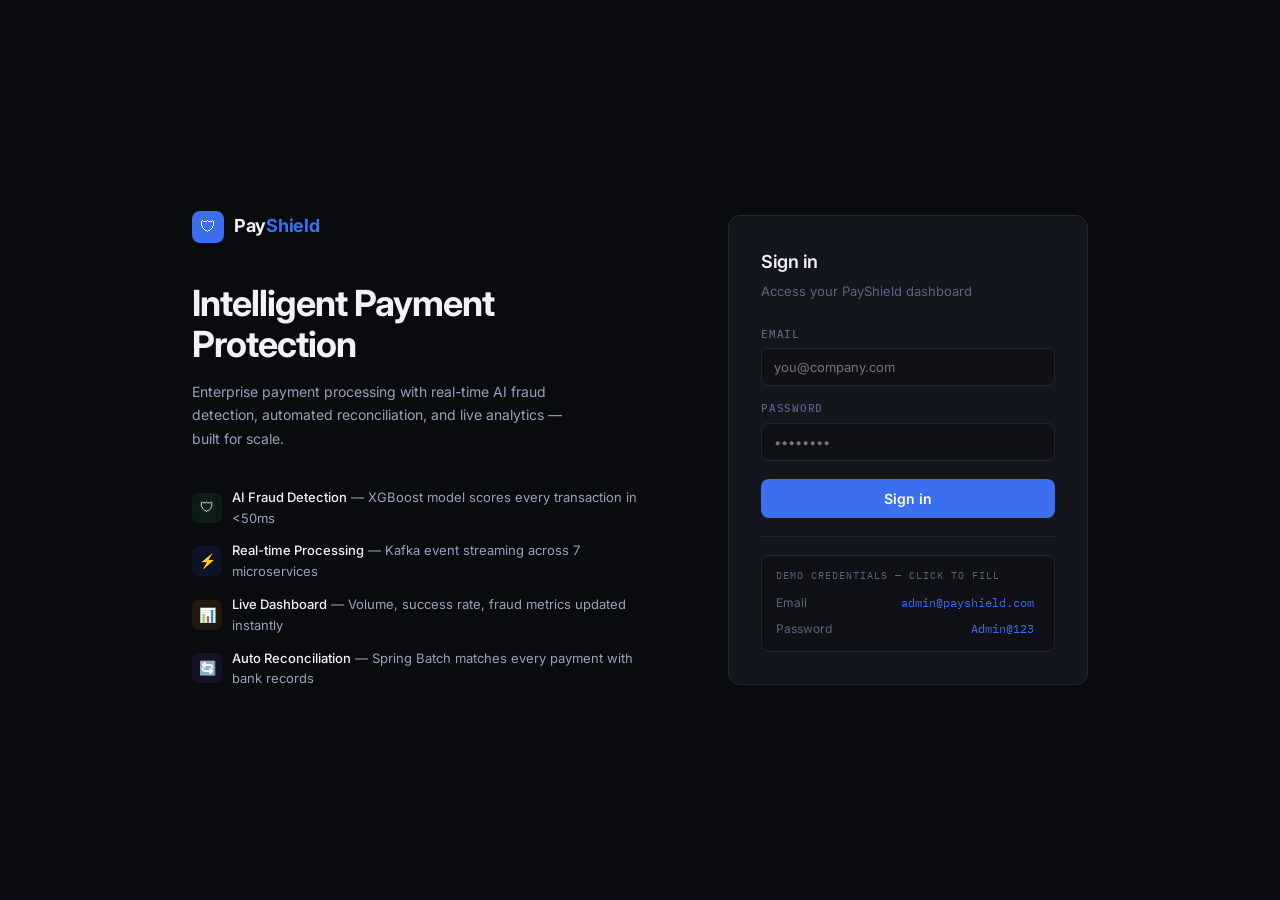
==== frontend/index.html @ 6f6f8b9b "Initial commit - PayShield Intelligent Payment Protection Platform" ====
<!DOCTYPE html>
<html lang="en">
<head>
  <meta charset="UTF-8"/>
  <meta name="viewport" content="width=device-width, initial-scale=1.0"/>
  <title>PayShield — Sign In</title>
  <link rel="stylesheet" href="css/global.css"/>
  <style>
    body { display: flex; align-items: center; justify-content: center; min-height: 100vh; background: var(--bg); }

    .page { display: flex; width: 100%; max-width: 960px; padding: 32px; gap: 64px; align-items: center; }

    /* Left */
    .left { flex: 1; }

    .brand { display: flex; align-items: center; gap: 10px; margin-bottom: 40px; }
    .brand-mark { width: 32px; height: 32px; background: var(--accent); border-radius: 8px; display: flex; align-items: center; justify-content: center; font-size: 16px; }
    .brand-name { font-size: 18px; font-weight: 700; letter-spacing: -0.3px; }
    .brand-name span { color: var(--accent); }

    .left h1 { font-size: 36px; font-weight: 700; letter-spacing: -1px; line-height: 1.15; margin-bottom: 14px; color: var(--text); }
    .left p { font-size: 14px; color: var(--text2); line-height: 1.7; margin-bottom: 36px; max-width: 380px; }

    .feat-list { display: flex; flex-direction: column; gap: 12px; }
    .feat { display: flex; align-items: center; gap: 10px; }
    .feat-icon { width: 30px; height: 30px; border-radius: 7px; display: flex; align-items: center; justify-content: center; font-size: 14px; flex-shrink: 0; }
    .feat-icon.g  { background: rgba(34,197,94,.1); }
    .feat-icon.b  { background: rgba(59,111,240,.1); }
    .feat-icon.a  { background: rgba(245,158,11,.1); }
    .feat-icon.p  { background: rgba(139,92,246,.1); }
    .feat-text    { font-size: 13px; color: var(--text2); }
    .feat-text strong { color: var(--text); font-weight: 500; }

    /* Right — login card */
    .card-login {
      width: 360px;
      background: var(--surface);
      border: 1px solid var(--border);
      border-radius: 12px;
      padding: 32px;
      flex-shrink: 0;
    }

    .card-login h2 { font-size: 18px; font-weight: 600; letter-spacing: -0.3px; margin-bottom: 4px; }
    .card-login .sub { font-size: 13px; color: var(--text3); margin-bottom: 24px; }

    .field { margin-bottom: 14px; }
    .field label { display: block; font-size: 11px; font-weight: 500; color: var(--text3); text-transform: uppercase; letter-spacing: 0.07em; font-family: var(--mono); margin-bottom: 5px; }
    .field input { background: var(--bg2); border: 1px solid var(--border); border-radius: 7px; padding: 10px 12px; width: 100%; color: var(--text); font-size: 13px; font-family: var(--font); outline: none; transition: border-color .12s; }
    .field input:focus { border-color: var(--accent); }

    .btn-login { width: 100%; justify-content: center; padding: 11px; font-size: 14px; font-weight: 600; border-radius: 8px; margin-top: 4px; }

    .err { background: rgba(239,68,68,.08); border: 1px solid rgba(239,68,68,.2); border-radius: 7px; padding: 9px 12px; font-size: 12px; color: var(--red); margin-top: 10px; }

    .divider { border: none; border-top: 1px solid var(--border); margin: 18px 0; }

    .demo-box { background: var(--bg2); border: 1px solid var(--border); border-radius: 8px; padding: 12px 14px; }
    .demo-label { font-size: 10px; font-family: var(--mono); color: var(--text3); text-transform: uppercase; letter-spacing: 0.1em; margin-bottom: 8px; }
    .demo-row { display: flex; justify-content: space-between; align-items: center; margin-bottom: 5px; }
    .demo-row:last-child { margin-bottom: 0; }
    .demo-key { font-size: 12px; color: var(--text3); }
    .demo-val { font-size: 12px; font-family: var(--mono); color: var(--accent); cursor: pointer; padding: 1px 6px; border-radius: 4px; transition: background .1s; }
    .demo-val:hover { background: rgba(59,111,240,.1); }

    .spinner { width: 14px; height: 14px; border: 2px solid rgba(255,255,255,.25); border-top-color: #fff; border-radius: 50%; animation: spin .6s linear infinite; }
    @keyframes spin { to { transform: rotate(360deg); } }
  </style>
</head>
<body>
<div class="page">

  <!-- Left -->
  <div class="left">
    <div class="brand">
      <div class="brand-mark">🛡</div>
      <div class="brand-name">Pay<span>Shield</span></div>
    </div>

    <h1>Intelligent Payment Protection</h1>

    <p>Enterprise payment processing with real-time AI fraud detection, automated reconciliation, and live analytics — built for scale.</p>

    <div class="feat-list">
      <div class="feat">
        <div class="feat-icon g">🛡</div>
        <div class="feat-text"><strong>AI Fraud Detection</strong> — XGBoost model scores every transaction in &lt;50ms</div>
      </div>
      <div class="feat">
        <div class="feat-icon b">⚡</div>
        <div class="feat-text"><strong>Real-time Processing</strong> — Kafka event streaming across 7 microservices</div>
      </div>
      <div class="feat">
        <div class="feat-icon a">📊</div>
        <div class="feat-text"><strong>Live Dashboard</strong> — Volume, success rate, fraud metrics updated instantly</div>
      </div>
      <div class="feat">
        <div class="feat-icon p">🔄</div>
        <div class="feat-text"><strong>Auto Reconciliation</strong> — Spring Batch matches every payment with bank records</div>
      </div>
    </div>
  </div>

  <!-- Right -->
  <div class="card-login">
    <h2>Sign in</h2>
    <div class="sub">Access your PayShield dashboard</div>

    <div class="field">
      <label>Email</label>
      <input type="email" id="email" placeholder="you@company.com" autocomplete="email"/>
    </div>

    <div class="field">
      <label>Password</label>
      <input type="password" id="password" placeholder="••••••••" autocomplete="current-password"/>
    </div>

    <button class="btn btn-login" id="btn" onclick="login()">Sign in</button>
    <div id="err" class="err hidden"></div>

    <hr class="divider"/>

    <div class="demo-box">
      <div class="demo-label">Demo credentials — click to fill</div>
      <div class="demo-row">
        <span class="demo-key">Email</span>
        <span class="demo-val" onclick="fill()">admin@payshield.com</span>
      </div>
      <div class="demo-row">
        <span class="demo-key">Password</span>
        <span class="demo-val" onclick="fill()">Admin@123</span>
      </div>
    </div>
  </div>
</div>

<script src="js/utils.js"></script>
<script>
  if (isLoggedIn()) window.location.href = 'pages/overview.html';

  function fill() {
    document.getElementById('email').value    = 'admin@payshield.com';
    document.getElementById('password').value = 'Admin@123';
  }

  document.getElementById('password').addEventListener('keydown', e => { if (e.key === 'Enter') login(); });

  async function login() {
    const email = document.getElementById('email').value.trim();
    const pass  = document.getElementById('password').value;
    const btn   = document.getElementById('btn');
    const err   = document.getElementById('err');

    if (!email || !pass) { showErr('Enter email and password'); return; }

    btn.disabled = true;
    btn.innerHTML = '<div class="spinner"></div> Signing in…';
    err.classList.add('hidden');

    try {
      const res = await fetch(`${API}/api/auth/login`, {
        method: 'POST', headers: { 'Content-Type': 'application/json' },
        body: JSON.stringify({ email, password: pass })
      });
      if (!res.ok) throw new Error();
      const data = await res.json();
      saveAuth(data.accessToken, data.user?.email || email);
      window.location.href = 'pages/overview.html';
    } catch {
      if (email === 'admin@payshield.com' && pass === 'Admin@123') {
        saveAuth('demo-token', email);
        window.location.href = 'pages/overview.html';
      } else {
        showErr('Wrong email or password');
      }
    }
  }

  function showErr(msg) {
    const err = document.getElementById('err');
    err.textContent = msg;
    err.classList.remove('hidden');
    const btn = document.getElementById('btn');
    btn.disabled = false;
    btn.innerHTML = 'Sign in';
  }
</script>
</body>
</html>
---- frontend/css/global.css ----
@import url('https://fonts.googleapis.com/css2?family=Inter:wght@300;400;500;600;700&family=IBM+Plex+Mono:wght@400;500&display=swap');

*, *::before, *::after { box-sizing: border-box; margin: 0; padding: 0; }

:root {
  --bg:       #0a0b0f;
  --bg2:      #0f1117;
  --surface:  #14161e;
  --surface2: #1a1d28;
  --border:   #23263a;
  --border2:  #2d3150;
  --text:     #f0f2f8;
  --text2:    #9aa0bc;
  --text3:    #5c6380;
  --accent:   #3b6ff0;
  --accent-h: #4d7ef5;
  --green:    #22c55e;
  --red:      #ef4444;
  --amber:    #f59e0b;
  --purple:   #8b5cf6;
  --cyan:     #06b6d4;
  --font:     'Inter', -apple-system, sans-serif;
  --mono:     'IBM Plex Mono', monospace;
  --radius:   8px;
  --radius-lg:12px;
}

html { scroll-behavior: smooth; }

body {
  background: var(--bg);
  color: var(--text);
  font-family: var(--font);
  font-size: 14px;
  line-height: 1.6;
  -webkit-font-smoothing: antialiased;
}

::-webkit-scrollbar { width: 5px; }
::-webkit-scrollbar-track { background: var(--bg2); }
::-webkit-scrollbar-thumb { background: var(--border2); border-radius: 4px; }

/* Shell */
.shell { display: flex; min-height: 100vh; }

/* Sidebar */
.sidebar {
  width: 220px;
  background: var(--bg2);
  border-right: 1px solid var(--border);
  display: flex;
  flex-direction: column;
  position: fixed;
  top: 0; left: 0; bottom: 0;
  z-index: 100;
}

.sidebar-logo {
  padding: 20px 18px 16px;
  border-bottom: 1px solid var(--border);
  display: flex;
  align-items: center;
  gap: 9px;
}

.logo-mark {
  width: 28px; height: 28px;
  background: var(--accent);
  border-radius: 6px;
  display: flex; align-items: center; justify-content: center;
  font-size: 14px;
  flex-shrink: 0;
}

.logo-text {
  font-size: 15px;
  font-weight: 700;
  letter-spacing: -0.3px;
  color: var(--text);
}

.logo-text span { color: var(--accent); }

.nav-group-label {
  padding: 16px 18px 6px;
  font-size: 10px;
  font-weight: 600;
  color: var(--text3);
  text-transform: uppercase;
  letter-spacing: 0.1em;
  font-family: var(--mono);
}

.nav-link {
  display: flex;
  align-items: center;
  gap: 8px;
  padding: 8px 10px;
  margin: 1px 8px;
  border-radius: var(--radius);
  color: var(--text2);
  font-size: 13px;
  font-weight: 500;
  text-decoration: none;
  transition: background .12s, color .12s;
  cursor: pointer;
}

.nav-link:hover { background: var(--surface); color: var(--text); }
.nav-link.active { background: rgba(59,111,240,.12); color: var(--text); }
.nav-link.active .nav-dot { background: var(--accent); }

.nav-icon {
  width: 30px; height: 30px;
  border-radius: 6px;
  background: var(--surface);
  display: flex; align-items: center; justify-content: center;
  font-size: 14px;
  flex-shrink: 0;
  transition: background .12s;
}

.nav-link.active .nav-icon { background: rgba(59,111,240,.15); }

.nav-badge {
  margin-left: auto;
  background: var(--red);
  color: #fff;
  font-size: 10px;
  font-weight: 600;
  font-family: var(--mono);
  padding: 1px 6px;
  border-radius: 10px;
}

.sidebar-bottom {
  margin-top: auto;
  padding: 12px;
  border-top: 1px solid var(--border);
}

.user-row {
  display: flex;
  align-items: center;
  gap: 9px;
  padding: 10px;
  border-radius: var(--radius);
  background: var(--surface);
  border: 1px solid var(--border);
}

.user-av {
  width: 30px; height: 30px;
  background: var(--accent);
  border-radius: 6px;
  display: flex; align-items: center; justify-content: center;
  font-size: 12px;
  font-weight: 700;
  color: #fff;
  flex-shrink: 0;
}

.user-meta { flex: 1; min-width: 0; }
.user-name { font-size: 12px; font-weight: 600; white-space: nowrap; overflow: hidden; text-overflow: ellipsis; }
.user-role { font-size: 10px; color: var(--green); font-family: var(--mono); }

.btn-signout {
  background: none;
  border: none;
  color: var(--text3);
  cursor: pointer;
  font-size: 14px;
  padding: 4px;
  border-radius: 4px;
  transition: color .12s;
}
.btn-signout:hover { color: var(--red); }

/* Main */
.main { flex: 1; margin-left: 220px; min-height: 100vh; display: flex; flex-direction: column; }

.topbar {
  display: flex;
  align-items: center;
  justify-content: space-between;
  padding: 14px 28px;
  border-bottom: 1px solid var(--border);
  background: var(--bg2);
  position: sticky;
  top: 0;
  z-index: 50;
}

.topbar-title { font-size: 16px; font-weight: 600; letter-spacing: -0.2px; }
.topbar-sub { font-size: 11px; color: var(--text3); font-family: var(--mono); margin-top: 1px; }

.topbar-right { display: flex; align-items: center; gap: 10px; }

.live-badge {
  display: flex; align-items: center; gap: 5px;
  background: rgba(34,197,94,.08);
  border: 1px solid rgba(34,197,94,.18);
  border-radius: 6px;
  padding: 4px 10px;
  font-size: 11px;
  font-weight: 500;
  color: var(--green);
  font-family: var(--mono);
}

.live-dot {
  width: 5px; height: 5px;
  background: var(--green);
  border-radius: 50%;
  animation: blink 2s infinite;
}

@keyframes blink { 0%, 100% { opacity: 1; } 50% { opacity: .3; } }

.env-tag {
  background: var(--surface);
  border: 1px solid var(--border2);
  border-radius: 5px;
  padding: 3px 8px;
  font-size: 10px;
  font-family: var(--mono);
  font-weight: 600;
  color: var(--text3);
  letter-spacing: 0.05em;
}

.content { padding: 24px 28px; flex: 1; }

/* KPI grid */
.kpi-grid   { display: grid; grid-template-columns: repeat(4,1fr); gap: 14px; margin-bottom: 20px; }
.kpi-grid-3 { display: grid; grid-template-columns: repeat(3,1fr); gap: 14px; margin-bottom: 20px; }

.kpi {
  background: var(--surface);
  border: 1px solid var(--border);
  border-radius: var(--radius-lg);
  padding: 18px;
  position: relative;
  overflow: hidden;
}

.kpi-top { display: flex; justify-content: space-between; align-items: flex-start; margin-bottom: 14px; }

.kpi-icon {
  width: 34px; height: 34px;
  border-radius: 8px;
  display: flex; align-items: center; justify-content: center;
  font-size: 16px;
}

.kpi-icon.green  { background: rgba(34,197,94,.1); }
.kpi-icon.blue   { background: rgba(59,111,240,.1); }
.kpi-icon.amber  { background: rgba(245,158,11,.1); }
.kpi-icon.red    { background: rgba(239,68,68,.1); }
.kpi-icon.purple { background: rgba(139,92,246,.1); }

.kpi-label { font-size: 11px; font-weight: 500; color: var(--text3); text-transform: uppercase; letter-spacing: 0.08em; }

.kpi-val {
  font-size: 26px;
  font-weight: 700;
  line-height: 1;
  letter-spacing: -0.5px;
  margin-bottom: 5px;
}

.kpi-val.green  { color: var(--green); }
.kpi-val.blue   { color: #7da4f8; }
.kpi-val.amber  { color: var(--amber); }
.kpi-val.red    { color: var(--red); }
.kpi-val.purple { color: var(--purple); }

.kpi-sub { font-size: 12px; color: var(--text3); }

/* Card */
.card {
  background: var(--surface);
  border: 1px solid var(--border);
  border-radius: var(--radius-lg);
  padding: 18px;
}

.card-head {
  display: flex;
  justify-content: space-between;
  align-items: flex-start;
  margin-bottom: 16px;
}

.card-title { font-size: 14px; font-weight: 600; letter-spacing: -0.2px; }
.card-sub   { font-size: 11px; color: var(--text3); margin-top: 2px; font-family: var(--mono); }

/* Table */
.tbl-wrap { overflow-x: auto; }
table { width: 100%; border-collapse: collapse; }
thead tr { border-bottom: 1px solid var(--border); }
th { padding: 9px 12px; font-size: 10px; font-weight: 600; color: var(--text3); text-transform: uppercase; letter-spacing: 0.08em; text-align: left; font-family: var(--mono); white-space: nowrap; }
td { padding: 12px 12px; border-bottom: 1px solid rgba(35,38,58,.5); font-size: 13px; vertical-align: middle; }
tr:last-child td { border-bottom: none; }
tbody tr:hover td { background: rgba(255,255,255,.015); }

/* Pills */
.pill {
  display: inline-flex; align-items: center; gap: 4px;
  padding: 2px 8px; border-radius: 4px;
  font-size: 11px; font-weight: 600;
  font-family: var(--mono); letter-spacing: 0.03em;
}
.pill-dot { width: 5px; height: 5px; border-radius: 50%; background: currentColor; }
.pill.ok      { background: rgba(34,197,94,.1);  color: var(--green); }
.pill.fail    { background: rgba(239,68,68,.1);  color: var(--red); }
.pill.warn    { background: rgba(245,158,11,.1); color: var(--amber); }
.pill.flag    { background: rgba(239,68,68,.15); color: var(--red); border: 1px solid rgba(239,68,68,.3); }
.pill.info    { background: rgba(59,111,240,.1); color: #7da4f8; }

/* Score */
.score { font-family: var(--mono); font-weight: 600; font-size: 13px; }
.score.low    { color: var(--green); }
.score.medium { color: var(--amber); }
.score.high   { color: var(--red); }

/* Buttons */
.btn {
  display: inline-flex; align-items: center; gap: 6px;
  padding: 8px 16px;
  background: var(--accent);
  color: #fff;
  border: none;
  border-radius: var(--radius);
  font-size: 13px; font-weight: 500;
  font-family: var(--font);
  cursor: pointer;
  transition: background .12s;
  text-decoration: none;
  white-space: nowrap;
}
.btn:hover { background: var(--accent-h); }
.btn:disabled { opacity: .5; cursor: not-allowed; }
.btn.ghost { background: var(--surface2); color: var(--text2); border: 1px solid var(--border); }
.btn.ghost:hover { border-color: var(--border2); color: var(--text); background: var(--surface2); }
.btn.sm { padding: 5px 12px; font-size: 12px; }
.btn.danger { background: var(--red); }

/* Forms */
.form-row { display: flex; gap: 12px; align-items: flex-end; flex-wrap: wrap; }
.fg { margin-bottom: 14px; }
.fg label { display: block; font-size: 11px; font-weight: 500; color: var(--text3); margin-bottom: 5px; text-transform: uppercase; letter-spacing: 0.06em; font-family: var(--mono); }
input, select, textarea {
  width: 100%;
  background: var(--surface2);
  border: 1px solid var(--border);
  border-radius: var(--radius);
  padding: 9px 12px;
  color: var(--text);
  font-size: 13px;
  font-family: var(--font);
  outline: none;
  transition: border-color .12s;
}
input:focus, select:focus, textarea:focus { border-color: var(--accent); }

/* Grid helpers */
.g2 { display: grid; grid-template-columns: 1fr 1fr; gap: 14px; }
.g3 { display: grid; grid-template-columns: 1fr 1fr 1fr; gap: 14px; }
.g31 { display: grid; grid-template-columns: 2fr 1fr; gap: 14px; }
.mb { margin-bottom: 14px; }
.mb2 { margin-bottom: 20px; }

/* Empty */
.empty { text-align: center; padding: 40px 20px; color: var(--text3); }
.empty-icon { font-size: 28px; margin-bottom: 8px; opacity: .5; }

.mono { font-family: var(--mono); }
.hidden { display: none !important; }
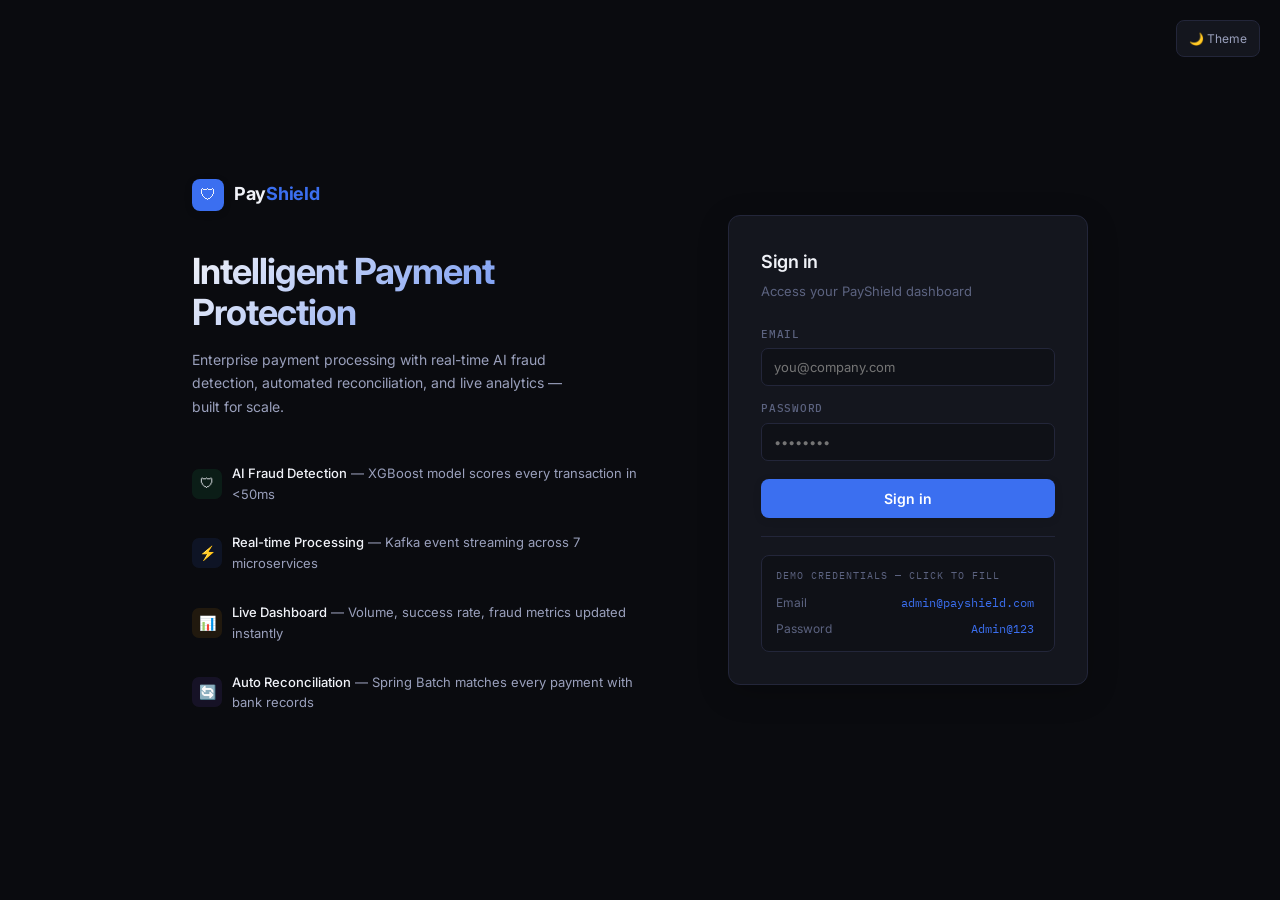
==== commit 52da47fb: "Updated Files" ====
--- a/frontend/index.html
+++ b/frontend/index.html
@@ -6,30 +6,176 @@
   <title>PayShield — Sign In</title>
   <link rel="stylesheet" href="css/global.css"/>
   <style>
-    body { display: flex; align-items: center; justify-content: center; min-height: 100vh; background: var(--bg); }
-
-    .page { display: flex; width: 100%; max-width: 960px; padding: 32px; gap: 64px; align-items: center; }
+    body { 
+      display: flex; 
+      align-items: center; 
+      justify-content: center; 
+      min-height: 100vh; 
+      background: var(--bg);
+      transition: all var(--transition-normal);
+    }
+
+    .page { 
+      display: flex; 
+      width: 100%; 
+      max-width: 960px; 
+      padding: 32px; 
+      gap: 64px; 
+      align-items: center;
+      animation: fadeIn 0.6s ease;
+    }
+
+    @keyframes fadeIn {
+      from { opacity: 0; transform: translateY(20px); }
+      to { opacity: 1; transform: translateY(0); }
+    }
+
+    /* Theme toggle for login page */
+    .login-theme-toggle {
+      position: fixed;
+      top: 20px;
+      right: 20px;
+      background: var(--surface);
+      border: 1px solid var(--border);
+      border-radius: var(--radius);
+      padding: 8px 12px;
+      cursor: pointer;
+      transition: all var(--transition-fast);
+      font-size: 12px;
+      color: var(--text2);
+      z-index: 1000;
+    }
+
+    .login-theme-toggle:hover {
+      background: var(--surface2);
+      color: var(--text);
+      transform: translateY(-1px);
+      box-shadow: var(--shadow-md);
+    }
 
     /* Left */
-    .left { flex: 1; }
-
-    .brand { display: flex; align-items: center; gap: 10px; margin-bottom: 40px; }
-    .brand-mark { width: 32px; height: 32px; background: var(--accent); border-radius: 8px; display: flex; align-items: center; justify-content: center; font-size: 16px; }
-    .brand-name { font-size: 18px; font-weight: 700; letter-spacing: -0.3px; }
-    .brand-name span { color: var(--accent); }
-
-    .left h1 { font-size: 36px; font-weight: 700; letter-spacing: -1px; line-height: 1.15; margin-bottom: 14px; color: var(--text); }
-    .left p { font-size: 14px; color: var(--text2); line-height: 1.7; margin-bottom: 36px; max-width: 380px; }
-
-    .feat-list { display: flex; flex-direction: column; gap: 12px; }
-    .feat { display: flex; align-items: center; gap: 10px; }
-    .feat-icon { width: 30px; height: 30px; border-radius: 7px; display: flex; align-items: center; justify-content: center; font-size: 14px; flex-shrink: 0; }
+    .left { 
+      flex: 1;
+      animation: slideInLeft 0.8s ease;
+    }
+
+    @keyframes slideInLeft {
+      from { opacity: 0; transform: translateX(-30px); }
+      to { opacity: 1; transform: translateX(0); }
+    }
+
+    .brand { 
+      display: flex; 
+      align-items: center; 
+      gap: 10px; 
+      margin-bottom: 40px;
+      transition: transform var(--transition-fast);
+    }
+
+    .brand:hover {
+      transform: scale(1.02);
+    }
+
+    .brand-mark { 
+      width: 32px; 
+      height: 32px; 
+      background: var(--accent); 
+      border-radius: 8px; 
+      display: flex; 
+      align-items: center; 
+      justify-content: center; 
+      font-size: 16px;
+      box-shadow: var(--shadow-sm);
+      transition: all var(--transition-fast);
+    }
+
+    .brand:hover .brand-mark {
+      box-shadow: var(--shadow-md);
+      transform: rotate(5deg);
+    }
+
+    .brand-name { 
+      font-size: 18px; 
+      font-weight: 700; 
+      letter-spacing: -0.3px; 
+    }
+
+    .brand-name span { 
+      color: var(--accent); 
+    }
+
+    .left h1 { 
+      font-size: 36px; 
+      font-weight: 700; 
+      letter-spacing: -1px; 
+      line-height: 1.15; 
+      margin-bottom: 14px; 
+      color: var(--text);
+      background: linear-gradient(135deg, var(--text), var(--accent));
+      -webkit-background-clip: text;
+      -webkit-text-fill-color: transparent;
+      background-clip: text;
+    }
+
+    .left p { 
+      font-size: 14px; 
+      color: var(--text2); 
+      line-height: 1.7; 
+      margin-bottom: 36px; 
+      max-width: 380px; 
+    }
+
+    .feat-list { 
+      display: flex; 
+      flex-direction: column; 
+      gap: 12px; 
+    }
+
+    .feat { 
+      display: flex; 
+      align-items: center; 
+      gap: 10px;
+      padding: 8px 0;
+      transition: all var(--transition-fast);
+      border-radius: var(--radius);
+    }
+
+    .feat:hover {
+      background: rgba(59, 111, 240, 0.05);
+      padding-left: 8px;
+      transform: translateX(4px);
+    }
+
+    .feat-icon { 
+      width: 30px; 
+      height: 30px; 
+      border-radius: 7px; 
+      display: flex; 
+      align-items: center; 
+      justify-content: center; 
+      font-size: 14px; 
+      flex-shrink: 0;
+      transition: all var(--transition-fast);
+    }
+
+    .feat:hover .feat-icon {
+      transform: scale(1.1);
+    }
+
     .feat-icon.g  { background: rgba(34,197,94,.1); }
     .feat-icon.b  { background: rgba(59,111,240,.1); }
     .feat-icon.a  { background: rgba(245,158,11,.1); }
     .feat-icon.p  { background: rgba(139,92,246,.1); }
-    .feat-text    { font-size: 13px; color: var(--text2); }
-    .feat-text strong { color: var(--text); font-weight: 500; }
+
+    .feat-text { 
+      font-size: 13px; 
+      color: var(--text2); 
+    }
+
+    .feat-text strong { 
+      color: var(--text); 
+      font-weight: 500; 
+    }
 
     /* Right — login card */
     .card-login {
@@ -39,37 +185,224 @@
       border-radius: 12px;
       padding: 32px;
       flex-shrink: 0;
-    }
-
-    .card-login h2 { font-size: 18px; font-weight: 600; letter-spacing: -0.3px; margin-bottom: 4px; }
-    .card-login .sub { font-size: 13px; color: var(--text3); margin-bottom: 24px; }
-
-    .field { margin-bottom: 14px; }
-    .field label { display: block; font-size: 11px; font-weight: 500; color: var(--text3); text-transform: uppercase; letter-spacing: 0.07em; font-family: var(--mono); margin-bottom: 5px; }
-    .field input { background: var(--bg2); border: 1px solid var(--border); border-radius: 7px; padding: 10px 12px; width: 100%; color: var(--text); font-size: 13px; font-family: var(--font); outline: none; transition: border-color .12s; }
-    .field input:focus { border-color: var(--accent); }
-
-    .btn-login { width: 100%; justify-content: center; padding: 11px; font-size: 14px; font-weight: 600; border-radius: 8px; margin-top: 4px; }
-
-    .err { background: rgba(239,68,68,.08); border: 1px solid rgba(239,68,68,.2); border-radius: 7px; padding: 9px 12px; font-size: 12px; color: var(--red); margin-top: 10px; }
-
-    .divider { border: none; border-top: 1px solid var(--border); margin: 18px 0; }
-
-    .demo-box { background: var(--bg2); border: 1px solid var(--border); border-radius: 8px; padding: 12px 14px; }
-    .demo-label { font-size: 10px; font-family: var(--mono); color: var(--text3); text-transform: uppercase; letter-spacing: 0.1em; margin-bottom: 8px; }
-    .demo-row { display: flex; justify-content: space-between; align-items: center; margin-bottom: 5px; }
-    .demo-row:last-child { margin-bottom: 0; }
-    .demo-key { font-size: 12px; color: var(--text3); }
-    .demo-val { font-size: 12px; font-family: var(--mono); color: var(--accent); cursor: pointer; padding: 1px 6px; border-radius: 4px; transition: background .1s; }
-    .demo-val:hover { background: rgba(59,111,240,.1); }
-
-    .spinner { width: 14px; height: 14px; border: 2px solid rgba(255,255,255,.25); border-top-color: #fff; border-radius: 50%; animation: spin .6s linear infinite; }
-    @keyframes spin { to { transform: rotate(360deg); } }
+      box-shadow: var(--shadow-lg);
+      transition: all var(--transition-fast);
+      animation: slideInRight 0.8s ease;
+    }
+
+    @keyframes slideInRight {
+      from { opacity: 0; transform: translateX(30px); }
+      to { opacity: 1; transform: translateX(0); }
+    }
+
+    .card-login:hover {
+      box-shadow: var(--shadow-lg);
+      transform: translateY(-2px);
+    }
+
+    .card-login h2 { 
+      font-size: 18px; 
+      font-weight: 600; 
+      letter-spacing: -0.3px; 
+      margin-bottom: 4px; 
+    }
+
+    .card-login .sub { 
+      font-size: 13px; 
+      color: var(--text3); 
+      margin-bottom: 24px; 
+    }
+
+    .field { 
+      margin-bottom: 14px; 
+    }
+
+    .field label { 
+      display: block; 
+      font-size: 11px; 
+      font-weight: 500; 
+      color: var(--text3); 
+      text-transform: uppercase; 
+      letter-spacing: 0.07em; 
+      font-family: var(--mono); 
+      margin-bottom: 5px; 
+    }
+
+    .field input { 
+      background: var(--bg2); 
+      border: 1px solid var(--border); 
+      border-radius: 7px; 
+      padding: 10px 12px; 
+      width: 100%; 
+      color: var(--text); 
+      font-size: 13px; 
+      font-family: var(--font); 
+      outline: none; 
+      transition: all var(--transition-fast);
+    }
+
+    .field input:focus { 
+      border-color: var(--accent);
+      box-shadow: 0 0 0 3px rgba(59, 111, 240, 0.1);
+      transform: translateY(-1px);
+    }
+
+    .field input:hover {
+      border-color: var(--border2);
+    }
+
+    .btn-login { 
+      width: 100%; 
+      justify-content: center; 
+      padding: 11px; 
+      font-size: 14px; 
+      font-weight: 600; 
+      border-radius: 8px; 
+      margin-top: 4px;
+      position: relative;
+      overflow: hidden;
+    }
+
+    .err { 
+      background: rgba(239,68,68,.08); 
+      border: 1px solid rgba(239,68,68,.2); 
+      border-radius: 7px; 
+      padding: 9px 12px; 
+      font-size: 12px; 
+      color: var(--red); 
+      margin-top: 10px;
+      animation: shake 0.5s ease;
+    }
+
+    @keyframes shake {
+      0%, 100% { transform: translateX(0); }
+      25% { transform: translateX(-5px); }
+      75% { transform: translateX(5px); }
+    }
+
+    .divider { 
+      border: none; 
+      border-top: 1px solid var(--border); 
+      margin: 18px 0; 
+    }
+
+    .demo-box { 
+      background: var(--bg2); 
+      border: 1px solid var(--border); 
+      border-radius: 8px; 
+      padding: 12px 14px;
+      transition: all var(--transition-fast);
+    }
+
+    .demo-box:hover {
+      border-color: var(--border2);
+      background: var(--surface2);
+    }
+
+    .demo-label { 
+      font-size: 10px; 
+      font-family: var(--mono); 
+      color: var(--text3); 
+      text-transform: uppercase; 
+      letter-spacing: 0.1em; 
+      margin-bottom: 8px; 
+    }
+
+    .demo-row { 
+      display: flex; 
+      justify-content: space-between; 
+      align-items: center; 
+      margin-bottom: 5px; 
+    }
+
+    .demo-row:last-child { 
+      margin-bottom: 0; 
+    }
+
+    .demo-key { 
+      font-size: 12px; 
+      color: var(--text3); 
+    }
+
+    .demo-val { 
+      font-size: 12px; 
+      font-family: var(--mono); 
+      color: var(--accent); 
+      cursor: pointer; 
+      padding: 1px 6px; 
+      border-radius: 4px; 
+      transition: all var(--transition-fast);
+    }
+
+    .demo-val:hover { 
+      background: rgba(59,111,240,.1);
+      transform: scale(1.05);
+    }
+
+    .spinner { 
+      width: 14px; 
+      height: 14px; 
+      border: 2px solid rgba(255,255,255,.25); 
+      border-top-color: #fff; 
+      border-radius: 50%; 
+      animation: spin .6s linear infinite; 
+    }
+
+    @keyframes spin { 
+      to { transform: rotate(360deg); } 
+    }
+
+    /* Responsive design for login */
+    @media (max-width: 900px) {
+      .page {
+        flex-direction: column;
+        gap: 32px;
+        padding: 20px;
+      }
+
+      .left {
+        text-align: center;
+      }
+
+      .left h1 {
+        font-size: 28px;
+      }
+
+      .card-login {
+        width: 100%;
+        max-width: 400px;
+      }
+
+      .feat {
+        justify-content: center;
+      }
+    }
+
+    @media (max-width: 600px) {
+      .page {
+        padding: 16px;
+      }
+
+      .card-login {
+        padding: 24px;
+      }
+
+      .left h1 {
+        font-size: 24px;
+      }
+
+      .feat-list {
+        display: none;
+      }
+    }
   </style>
 </head>
 <body>
+<div class="login-theme-toggle" onclick="toggleTheme()" title="Toggle theme (Alt+T)">
+  <span id="theme-icon">🌙</span> Theme
+</div>
+
 <div class="page">
-
   <!-- Left -->
   <div class="left">
     <div class="brand">
@@ -137,14 +470,44 @@
 
 <script src="js/utils.js"></script>
 <script>
+  // Initialize theme on page load
+  initTheme();
+  updateThemeIcon();
+
   if (isLoggedIn()) window.location.href = 'pages/overview.html';
+
+  function updateThemeIcon() {
+    const theme = getTheme();
+    const icon = document.getElementById('theme-icon');
+    if (icon) {
+      icon.textContent = theme === 'light' ? '☀️' : theme === 'high-contrast' ? '🔆' : '🌙';
+    }
+  }
+
+  // Override toggleTheme to update icon
+  const originalToggleTheme = toggleTheme;
+  toggleTheme = function() {
+    originalToggleTheme();
+    updateThemeIcon();
+  };
 
   function fill() {
     document.getElementById('email').value    = 'admin@payshield.com';
     document.getElementById('password').value = 'Admin@123';
+    
+    // Add visual feedback
+    const inputs = document.querySelectorAll('#email, #password');
+    inputs.forEach(input => {
+      input.style.background = 'rgba(34, 197, 94, 0.1)';
+      setTimeout(() => {
+        input.style.background = '';
+      }, 1000);
+    });
   }
 
-  document.getElementById('password').addEventListener('keydown', e => { if (e.key === 'Enter') login(); });
+  document.getElementById('password').addEventListener('keydown', e => { 
+    if (e.key === 'Enter') login(); 
+  });
 
   async function login() {
     const email = document.getElementById('email').value.trim();
@@ -152,39 +515,99 @@
     const btn   = document.getElementById('btn');
     const err   = document.getElementById('err');
 
-    if (!email || !pass) { showErr('Enter email and password'); return; }
+    if (!email || !pass) { 
+      showErr('Enter email and password'); 
+      return; 
+    }
 
     btn.disabled = true;
+    btn.classList.add('loading');
     btn.innerHTML = '<div class="spinner"></div> Signing in…';
     err.classList.add('hidden');
 
+    // Add loading animation to the card
+    const card = document.querySelector('.card-login');
+    card.style.opacity = '0.8';
+
     try {
       const res = await fetch(`${API}/api/auth/login`, {
-        method: 'POST', headers: { 'Content-Type': 'application/json' },
+        method: 'POST', 
+        headers: { 'Content-Type': 'application/json' },
         body: JSON.stringify({ email, password: pass })
       });
-      if (!res.ok) throw new Error();
-      const data = await res.json();
-      saveAuth(data.accessToken, data.user?.email || email);
-      window.location.href = 'pages/overview.html';
-    } catch {
+
+      if (res.ok) {
+        const data = await res.json();
+        saveAuth(data.accessToken, data.user?.email || email, data.user?.merchantId || data.user?.id || '');
+        
+        // Success animation
+        btn.innerHTML = '✓ Success! Redirecting...';
+        btn.classList.remove('loading');
+        btn.classList.add('success');
+        
+        setTimeout(() => {
+          window.location.href = 'pages/overview.html';
+        }, 1000);
+        return;
+      }
+
+      // 401 = wrong credentials
+      if (res.status === 401) {
+        showErr('Wrong email or password');
+        return;
+      }
+
+      throw new Error('server_error');
+
+    } catch (e) {
+      // Backend unreachable — allow demo credentials to bypass for portfolio demo
       if (email === 'admin@payshield.com' && pass === 'Admin@123') {
-        saveAuth('demo-token', email);
-        window.location.href = 'pages/overview.html';
-      } else {
-        showErr('Wrong email or password');
-      }
+        saveAuth('demo-mode', email, '');
+        
+        btn.innerHTML = '✓ Demo mode activated!';
+        btn.classList.remove('loading');
+        btn.classList.add('success');
+        
+        setTimeout(() => {
+          window.location.href = 'pages/overview.html';
+        }, 1000);
+        return;
+      }
+      
+      showErr(e.message === 'server_error'
+        ? 'Server error — try again'
+        : 'Cannot reach server — start the backend or use demo credentials');
     }
   }
 
   function showErr(msg) {
     const err = document.getElementById('err');
+    const btn = document.getElementById('btn');
+    const card = document.querySelector('.card-login');
+    
     err.textContent = msg;
     err.classList.remove('hidden');
-    const btn = document.getElementById('btn');
+    
     btn.disabled = false;
+    btn.classList.remove('loading');
     btn.innerHTML = 'Sign in';
+    
+    card.style.opacity = '';
+    
+    // Shake animation for error
+    card.style.animation = 'shake 0.5s ease';
+    setTimeout(() => {
+      card.style.animation = '';
+    }, 500);
   }
+
+  // Add keyboard shortcuts
+  document.addEventListener('keydown', (e) => {
+    if (e.altKey && e.key === 't') {
+      e.preventDefault();
+      toggleTheme();
+    }
+  });
 </script>
 </body>
 </html>
--- a/frontend/css/global.css
+++ b/frontend/css/global.css
@@ -3,6 +3,7 @@
 *, *::before, *::after { box-sizing: border-box; margin: 0; padding: 0; }
 
 :root {
+  /* Dark theme (default) */
   --bg:       #0a0b0f;
   --bg2:      #0f1117;
   --surface:  #14161e;
@@ -23,6 +24,47 @@
   --mono:     'IBM Plex Mono', monospace;
   --radius:   8px;
   --radius-lg:12px;
+  
+  /* Animation variables */
+  --transition-fast: 0.15s ease;
+  --transition-normal: 0.25s ease;
+  --transition-slow: 0.4s ease;
+  --shadow-sm: 0 2px 8px rgba(0,0,0,0.1);
+  --shadow-md: 0 4px 16px rgba(0,0,0,0.15);
+  --shadow-lg: 0 8px 32px rgba(0,0,0,0.2);
+}
+
+/* Light theme */
+[data-theme="light"] {
+  --bg:       #ffffff;
+  --bg2:      #f8fafc;
+  --surface:  #ffffff;
+  --surface2: #f1f5f9;
+  --border:   #e2e8f0;
+  --border2:  #cbd5e1;
+  --text:     #0f172a;
+  --text2:    #475569;
+  --text3:    #64748b;
+  --accent:   #3b82f6;
+  --accent-h: #2563eb;
+  --shadow-sm: 0 2px 8px rgba(0,0,0,0.08);
+  --shadow-md: 0 4px 16px rgba(0,0,0,0.12);
+  --shadow-lg: 0 8px 32px rgba(0,0,0,0.16);
+}
+
+/* High contrast mode */
+[data-theme="high-contrast"] {
+  --bg:       #000000;
+  --bg2:      #111111;
+  --surface:  #1a1a1a;
+  --surface2: #222222;
+  --border:   #444444;
+  --border2:  #666666;
+  --text:     #ffffff;
+  --text2:    #cccccc;
+  --text3:    #999999;
+  --accent:   #00aaff;
+  --accent-h: #0099ee;
 }
 
 html { scroll-behavior: smooth; }
@@ -41,7 +83,19 @@
 ::-webkit-scrollbar-thumb { background: var(--border2); border-radius: 4px; }
 
 /* Shell */
-.shell { display: flex; min-height: 100vh; }
+.shell { display: flex; min-height: 100vh; position: relative; }
+
+/* Mobile overlay */
+.mobile-overlay { 
+  display: none; 
+  position: fixed; 
+  inset: 0; 
+  background: rgba(0,0,0,0.6); 
+  z-index: 150; 
+  backdrop-filter: blur(2px);
+}
+
+.mobile-overlay.active { display: block; }
 
 /* Sidebar */
 .sidebar {
@@ -53,6 +107,88 @@
   position: fixed;
   top: 0; left: 0; bottom: 0;
   z-index: 100;
+  transition: transform var(--transition-normal);
+  box-shadow: var(--shadow-md);
+}
+
+.sidebar.mobile-hidden {
+  transform: translateX(-100%);
+}
+
+/* Mobile menu toggle */
+.mobile-menu-toggle {
+  display: none;
+  background: none;
+  border: none;
+  color: var(--text2);
+  font-size: 18px;
+  padding: 8px;
+  border-radius: var(--radius);
+  cursor: pointer;
+  transition: all var(--transition-fast);
+}
+
+.mobile-menu-toggle:hover {
+  background: var(--surface);
+  color: var(--text);
+}
+
+/* Theme toggle */
+.theme-toggle {
+  background: var(--surface);
+  border: 1px solid var(--border);
+  border-radius: var(--radius);
+  color: var(--text2);
+  font-size: 14px;
+  padding: 6px 8px;
+  cursor: pointer;
+  transition: all var(--transition-fast);
+  display: flex;
+  align-items: center;
+  gap: 4px;
+}
+
+.theme-toggle:hover {
+  background: var(--surface2);
+  border-color: var(--border2);
+  color: var(--text);
+}
+
+/* Session indicator */
+.session-indicator {
+  display: flex;
+  align-items: center;
+  gap: 6px;
+  background: var(--surface);
+  border: 1px solid var(--border);
+  border-radius: var(--radius);
+  padding: 4px 8px;
+  font-size: 11px;
+  color: var(--text3);
+  font-family: var(--mono);
+}
+
+.session-dot {
+  width: 6px;
+  height: 6px;
+  border-radius: 50%;
+  background: var(--green);
+  animation: pulse 2s infinite;
+}
+
+.session-dot.warning {
+  background: var(--amber);
+  animation: blink 1s infinite;
+}
+
+@keyframes pulse {
+  0%, 100% { opacity: 1; }
+  50% { opacity: 0.5; }
+}
+
+@keyframes blink {
+  0%, 100% { opacity: 1; }
+  50% { opacity: 0.3; }
 }
 
 .sidebar-logo {
@@ -177,7 +313,18 @@
 .btn-signout:hover { color: var(--red); }
 
 /* Main */
-.main { flex: 1; margin-left: 220px; min-height: 100vh; display: flex; flex-direction: column; }
+.main { 
+  flex: 1; 
+  margin-left: 220px; 
+  min-height: 100vh; 
+  display: flex; 
+  flex-direction: column;
+  transition: margin-left var(--transition-normal);
+}
+
+.main.mobile-full {
+  margin-left: 0;
+}
 
 .topbar {
   display: flex;
@@ -189,12 +336,74 @@
   position: sticky;
   top: 0;
   z-index: 50;
-}
-
-.topbar-title { font-size: 16px; font-weight: 600; letter-spacing: -0.2px; }
-.topbar-sub { font-size: 11px; color: var(--text3); font-family: var(--mono); margin-top: 1px; }
-
-.topbar-right { display: flex; align-items: center; gap: 10px; }
+  backdrop-filter: blur(8px);
+  box-shadow: var(--shadow-sm);
+}
+
+.topbar-left {
+  display: flex;
+  align-items: center;
+  gap: 12px;
+}
+
+.topbar-title { 
+  font-size: 16px; 
+  font-weight: 600; 
+  letter-spacing: -0.2px; 
+}
+
+.topbar-sub { 
+  font-size: 11px; 
+  color: var(--text3); 
+  font-family: var(--mono); 
+  margin-top: 1px; 
+}
+
+.topbar-right { 
+  display: flex; 
+  align-items: center; 
+  gap: 10px; 
+  flex-wrap: wrap;
+}
+
+/* Enhanced notifications */
+.notification-bell {
+  position: relative;
+  background: var(--surface);
+  border: 1px solid var(--border);
+  border-radius: var(--radius);
+  padding: 8px;
+  cursor: pointer;
+  transition: all var(--transition-fast);
+  font-size: 14px;
+  color: var(--text2);
+}
+
+.notification-bell:hover {
+  background: var(--surface2);
+  color: var(--text);
+}
+
+.notification-badge {
+  position: absolute;
+  top: -2px;
+  right: -2px;
+  background: var(--red);
+  color: white;
+  font-size: 10px;
+  font-weight: 600;
+  padding: 2px 5px;
+  border-radius: 10px;
+  min-width: 16px;
+  text-align: center;
+  animation: bounce 0.5s ease;
+}
+
+@keyframes bounce {
+  0%, 20%, 50%, 80%, 100% { transform: translateY(0); }
+  40% { transform: translateY(-3px); }
+  60% { transform: translateY(-2px); }
+}
 
 .live-badge {
   display: flex; align-items: center; gap: 5px;
@@ -231,10 +440,7 @@
 
 .content { padding: 24px 28px; flex: 1; }
 
-/* KPI grid */
-.kpi-grid   { display: grid; grid-template-columns: repeat(4,1fr); gap: 14px; margin-bottom: 20px; }
-.kpi-grid-3 { display: grid; grid-template-columns: repeat(3,1fr); gap: 14px; margin-bottom: 20px; }
-
+/* Enhanced KPI cards with animations */
 .kpi {
   background: var(--surface);
   border: 1px solid var(--border);
@@ -242,6 +448,172 @@
   padding: 18px;
   position: relative;
   overflow: hidden;
+  transition: all var(--transition-fast);
+  cursor: pointer;
+  box-shadow: var(--shadow-sm);
+}
+
+.kpi:hover {
+  transform: translateY(-2px);
+  box-shadow: var(--shadow-md);
+  border-color: var(--border2);
+}
+
+.kpi::before {
+  content: '';
+  position: absolute;
+  top: 0;
+  left: 0;
+  right: 0;
+  height: 3px;
+  background: linear-gradient(90deg, var(--accent), var(--purple));
+  opacity: 0;
+  transition: opacity var(--transition-fast);
+}
+
+.kpi:hover::before {
+  opacity: 1;
+}
+
+/* Enhanced loading states */
+.skeleton {
+  background: linear-gradient(90deg, var(--surface2) 25%, var(--border) 50%, var(--surface2) 75%);
+  background-size: 200% 100%;
+  animation: shimmer 1.4s infinite;
+  border-radius: var(--radius);
+}
+
+.skeleton-pulse {
+  animation: pulse 1.5s ease-in-out infinite;
+}
+
+@keyframes shimmer { 
+  0% { background-position: 200% 0; } 
+  100% { background-position: -200% 0; } 
+}
+
+@keyframes pulse {
+  0%, 100% { opacity: 1; }
+  50% { opacity: 0.5; }
+}
+
+/* Enhanced buttons with micro-interactions */
+.btn {
+  display: inline-flex; 
+  align-items: center; 
+  gap: 6px;
+  padding: 8px 16px;
+  background: var(--accent);
+  color: #fff;
+  border: none;
+  border-radius: var(--radius);
+  font-size: 13px; 
+  font-weight: 500;
+  font-family: var(--font);
+  cursor: pointer;
+  transition: all var(--transition-fast);
+  text-decoration: none;
+  white-space: nowrap;
+  position: relative;
+  overflow: hidden;
+  box-shadow: var(--shadow-sm);
+}
+
+.btn::before {
+  content: '';
+  position: absolute;
+  top: 50%;
+  left: 50%;
+  width: 0;
+  height: 0;
+  background: rgba(255,255,255,0.2);
+  border-radius: 50%;
+  transform: translate(-50%, -50%);
+  transition: width 0.3s ease, height 0.3s ease;
+}
+
+.btn:hover::before {
+  width: 300px;
+  height: 300px;
+}
+
+.btn:hover { 
+  background: var(--accent-h); 
+  transform: translateY(-1px);
+  box-shadow: var(--shadow-md);
+}
+
+.btn:active {
+  transform: translateY(0);
+  box-shadow: var(--shadow-sm);
+}
+
+.btn:disabled { 
+  opacity: .5; 
+  cursor: not-allowed; 
+  transform: none;
+  box-shadow: none;
+}
+
+.btn.ghost { 
+  background: var(--surface2); 
+  color: var(--text2); 
+  border: 1px solid var(--border); 
+  box-shadow: none;
+}
+
+.btn.ghost:hover { 
+  border-color: var(--border2); 
+  color: var(--text); 
+  background: var(--surface2); 
+  box-shadow: var(--shadow-sm);
+}
+
+.btn.danger { 
+  background: var(--red); 
+}
+
+.btn.danger:hover {
+  background: #dc2626;
+}
+
+.btn.success {
+  background: var(--green);
+}
+
+.btn.success:hover {
+  background: #16a34a;
+}
+
+.btn.sm { 
+  padding: 5px 12px; 
+  font-size: 12px; 
+}
+
+.btn.lg {
+  padding: 12px 24px;
+  font-size: 14px;
+}
+
+/* Loading button state */
+.btn.loading {
+  pointer-events: none;
+  opacity: 0.8;
+}
+
+.btn.loading::after {
+  content: '';
+  width: 12px;
+  height: 12px;
+  border: 2px solid rgba(255,255,255,0.3);
+  border-top-color: white;
+  border-radius: 50%;
+  animation: spin 0.8s linear infinite;
+  margin-left: 8px;
+}
+
+@keyframes spin {
+  to { transform: rotate(360deg); }
 }
 
 .kpi-top { display: flex; justify-content: space-between; align-items: flex-start; margin-bottom: 14px; }
@@ -377,3 +749,501 @@
 
 .mono { font-family: var(--mono); }
 .hidden { display: none !important; }
+
+/* Advanced data visualization enhancements */
+.chart-container {
+  position: relative;
+  background: var(--surface);
+  border-radius: var(--radius-lg);
+  padding: 20px;
+  border: 1px solid var(--border);
+  box-shadow: var(--shadow-sm);
+  transition: all var(--transition-fast);
+}
+
+.chart-container:hover {
+  box-shadow: var(--shadow-md);
+}
+
+.chart-controls {
+  display: flex;
+  gap: 8px;
+  margin-bottom: 16px;
+  flex-wrap: wrap;
+}
+
+.chart-control-btn {
+  padding: 4px 12px;
+  font-size: 11px;
+  border: 1px solid var(--border);
+  background: var(--surface2);
+  color: var(--text3);
+  border-radius: var(--radius);
+  cursor: pointer;
+  transition: all var(--transition-fast);
+}
+
+.chart-control-btn.active,
+.chart-control-btn:hover {
+  background: var(--accent);
+  color: white;
+  border-color: var(--accent);
+}
+
+/* Date range picker */
+.date-range-picker {
+  display: flex;
+  gap: 8px;
+  align-items: center;
+  background: var(--surface);
+  border: 1px solid var(--border);
+  border-radius: var(--radius);
+  padding: 8px 12px;
+}
+
+.date-range-picker input {
+  background: none;
+  border: none;
+  color: var(--text);
+  font-size: 12px;
+  width: 120px;
+}
+
+.date-range-picker input:focus {
+  outline: none;
+}
+
+/* Advanced filters */
+.filter-panel {
+  background: var(--surface);
+  border: 1px solid var(--border);
+  border-radius: var(--radius-lg);
+  padding: 16px;
+  margin-bottom: 16px;
+  transition: all var(--transition-fast);
+}
+
+.filter-panel.collapsed {
+  padding: 8px 16px;
+}
+
+.filter-toggle {
+  display: flex;
+  align-items: center;
+  justify-content: space-between;
+  cursor: pointer;
+  font-weight: 500;
+  font-size: 13px;
+}
+
+.filter-content {
+  margin-top: 16px;
+  display: grid;
+  grid-template-columns: repeat(auto-fit, minmax(200px, 1fr));
+  gap: 12px;
+}
+
+.filter-content.hidden {
+  display: none;
+}
+
+/* Export functionality */
+.export-dropdown {
+  position: relative;
+  display: inline-block;
+}
+
+.export-menu {
+  position: absolute;
+  top: 100%;
+  right: 0;
+  background: var(--surface);
+  border: 1px solid var(--border);
+  border-radius: var(--radius);
+  box-shadow: var(--shadow-lg);
+  z-index: 1000;
+  min-width: 150px;
+  opacity: 0;
+  visibility: hidden;
+  transform: translateY(-10px);
+  transition: all var(--transition-fast);
+}
+
+.export-menu.visible {
+  opacity: 1;
+  visibility: visible;
+  transform: translateY(0);
+}
+
+.export-item {
+  display: flex;
+  align-items: center;
+  gap: 8px;
+  padding: 8px 12px;
+  font-size: 12px;
+  color: var(--text2);
+  cursor: pointer;
+  transition: all var(--transition-fast);
+}
+
+.export-item:hover {
+  background: var(--surface2);
+  color: var(--text);
+}
+
+/* Virtual scrolling container */
+.virtual-scroll-container {
+  height: 400px;
+  overflow-y: auto;
+  position: relative;
+}
+
+.virtual-scroll-content {
+  position: relative;
+}
+
+.virtual-scroll-item {
+  position: absolute;
+  left: 0;
+  right: 0;
+  transition: transform var(--transition-fast);
+}
+
+/* Bulk operations */
+.bulk-actions {
+  display: flex;
+  align-items: center;
+  gap: 12px;
+  padding: 12px 16px;
+  background: var(--surface2);
+  border: 1px solid var(--border);
+  border-radius: var(--radius);
+  margin-bottom: 16px;
+  opacity: 0;
+  visibility: hidden;
+  transform: translateY(-10px);
+  transition: all var(--transition-normal);
+}
+
+.bulk-actions.visible {
+  opacity: 1;
+  visibility: visible;
+  transform: translateY(0);
+}
+
+.bulk-count {
+  font-size: 12px;
+  color: var(--text3);
+  font-family: var(--mono);
+}
+
+/* Multi-select checkbox */
+.multi-select-checkbox {
+  width: 16px;
+  height: 16px;
+  border: 2px solid var(--border2);
+  border-radius: 3px;
+  cursor: pointer;
+  position: relative;
+  transition: all var(--transition-fast);
+}
+
+.multi-select-checkbox:hover {
+  border-color: var(--accent);
+}
+
+.multi-select-checkbox.checked {
+  background: var(--accent);
+  border-color: var(--accent);
+}
+
+.multi-select-checkbox.checked::after {
+  content: '✓';
+  position: absolute;
+  top: 50%;
+  left: 50%;
+  transform: translate(-50%, -50%);
+  color: white;
+  font-size: 10px;
+  font-weight: bold;
+}
+
+/* Progress indicators */
+.progress-bar {
+  width: 100%;
+  height: 6px;
+  background: var(--surface2);
+  border-radius: 3px;
+  overflow: hidden;
+  position: relative;
+}
+
+.progress-fill {
+  height: 100%;
+  background: linear-gradient(90deg, var(--accent), var(--purple));
+  border-radius: 3px;
+  transition: width var(--transition-slow);
+  position: relative;
+}
+
+.progress-fill::after {
+  content: '';
+  position: absolute;
+  top: 0;
+  left: 0;
+  right: 0;
+  bottom: 0;
+  background: linear-gradient(90deg, transparent, rgba(255,255,255,0.2), transparent);
+  animation: shimmer 2s infinite;
+}
+
+/* Enhanced tooltips */
+.tooltip {
+  position: relative;
+  cursor: help;
+}
+
+.tooltip::before {
+  content: attr(data-tooltip);
+  position: absolute;
+  bottom: 100%;
+  left: 50%;
+  transform: translateX(-50%);
+  background: var(--surface2);
+  color: var(--text);
+  padding: 6px 10px;
+  border-radius: var(--radius);
+  font-size: 11px;
+  white-space: nowrap;
+  opacity: 0;
+  visibility: hidden;
+  transition: all var(--transition-fast);
+  z-index: 1000;
+  border: 1px solid var(--border);
+  box-shadow: var(--shadow-md);
+}
+
+.tooltip::after {
+  content: '';
+  position: absolute;
+  bottom: 100%;
+  left: 50%;
+  transform: translateX(-50%) translateY(1px);
+  border: 4px solid transparent;
+  border-top-color: var(--border);
+  opacity: 0;
+  visibility: hidden;
+  transition: all var(--transition-fast);
+}
+
+.tooltip:hover::before,
+.tooltip:hover::after {
+  opacity: 1;
+  visibility: visible;
+  transform: translateX(-50%) translateY(-4px);
+}
+
+/* KPI grid layouts */
+.kpi-grid   { display: grid; grid-template-columns: repeat(4,1fr); gap: 14px; margin-bottom: 20px; }
+.kpi-grid-3 { display: grid; grid-template-columns: repeat(3,1fr); gap: 14px; margin-bottom: 20px; }
+.kpi-grid-2 { display: grid; grid-template-columns: repeat(2,1fr); gap: 14px; margin-bottom: 20px; }
+
+/* ── Toast notifications ─────────────────────────────────────────────────── */
+#toast-container { position:fixed; bottom:24px; right:24px; z-index:9999; display:flex; flex-direction:column; gap:8px; }
+.toast {
+  display:flex; align-items:center; gap:10px;
+  background:var(--surface); border:1px solid var(--border2);
+  border-radius:var(--radius); padding:12px 16px;
+  font-size:13px; color:var(--text);
+  box-shadow:0 8px 24px rgba(0,0,0,.4);
+  animation: slideIn .2s ease;
+  min-width:260px; max-width:360px;
+}
+.toast.success { border-left:3px solid var(--green); }
+.toast.error   { border-left:3px solid var(--red); }
+.toast.info    { border-left:3px solid var(--accent); }
+.toast.warn    { border-left:3px solid var(--amber); }
+@keyframes slideIn { from { transform:translateX(20px); opacity:0; } to { transform:translateX(0); opacity:1; } }
+@keyframes slideOut { to { transform:translateX(20px); opacity:0; } }
+
+/* ── Trend indicator ─────────────────────────────────────────────────────── */
+.trend { font-size:11px; font-family:var(--mono); font-weight:600; }
+.trend.up   { color:var(--green); }
+.trend.down { color:var(--red); }
+.trend.flat { color:var(--text3); }
+
+/* ── Last updated timestamp ──────────────────────────────────────────────── */
+.last-updated { font-size:10px; color:var(--text3); font-family:var(--mono); }
+
+/* ── Countdown ring ──────────────────────────────────────────────────────── */
+.refresh-ring { position:relative; width:28px; height:28px; cursor:pointer; }
+.refresh-ring svg { transform:rotate(-90deg); }
+.refresh-ring circle { fill:none; stroke:var(--border2); stroke-width:2; }
+.refresh-ring .progress { stroke:var(--accent); stroke-width:2; stroke-linecap:round; transition:stroke-dashoffset 1s linear; }
+.refresh-ring .icon { position:absolute; inset:0; display:flex; align-items:center; justify-content:center; font-size:11px; color:var(--text3); }
+
+/* ── Initiate payment modal ──────────────────────────────────────────────── */
+.modal-overlay { position:fixed; inset:0; background:rgba(0,0,0,.6); z-index:200; display:flex; align-items:center; justify-content:center; backdrop-filter:blur(2px); }
+.modal { background:var(--surface); border:1px solid var(--border2); border-radius:var(--radius-lg); padding:28px; width:440px; max-width:95vw; }
+.modal-title { font-size:16px; font-weight:600; letter-spacing:-.2px; margin-bottom:4px; }
+.modal-sub   { font-size:12px; color:var(--text3); margin-bottom:20px; }
+.modal-footer { display:flex; gap:10px; justify-content:flex-end; margin-top:20px; }
+
+/* ── Score gauge ─────────────────────────────────────────────────────────── */
+.gauge-wrap { display:flex; align-items:center; gap:10px; }
+.gauge-bar  { flex:1; height:6px; background:var(--surface2); border-radius:3px; overflow:hidden; }
+.gauge-fill { height:100%; border-radius:3px; transition:width .5s ease; }
+
+/* Enhanced responsive design */
+@media (max-width: 1200px) {
+  .kpi-grid { grid-template-columns: repeat(2, 1fr); }
+  .g3 { grid-template-columns: 1fr 1fr; }
+}
+
+@media (max-width: 900px) {
+  .sidebar { 
+    width: 280px;
+    transform: translateX(-100%);
+  }
+  
+  .sidebar.mobile-visible {
+    transform: translateX(0);
+  }
+  
+  .main { 
+    margin-left: 0; 
+  }
+  
+  .mobile-menu-toggle {
+    display: block;
+  }
+  
+  .topbar {
+    padding: 12px 16px;
+  }
+  
+  .topbar-right {
+    gap: 8px;
+  }
+  
+  .content {
+    padding: 16px;
+  }
+  
+  .kpi-grid { 
+    grid-template-columns: 1fr 1fr; 
+    gap: 12px;
+  }
+  
+  .g31, .g2, .g3 { 
+    grid-template-columns: 1fr; 
+    gap: 12px;
+  }
+  
+  /* Hide some elements on mobile */
+  .topbar-sub,
+  .last-updated {
+    display: none;
+  }
+  
+  /* Stack topbar items */
+  .topbar-right {
+    flex-wrap: wrap;
+  }
+}
+
+@media (max-width: 600px) {
+  .kpi-grid {
+    grid-template-columns: 1fr;
+  }
+  
+  .mini-stats {
+    grid-template-columns: repeat(3, 1fr);
+  }
+  
+  .topbar {
+    flex-direction: column;
+    align-items: flex-start;
+    gap: 8px;
+    padding: 12px 16px;
+  }
+  
+  .topbar-right {
+    width: 100%;
+    justify-content: space-between;
+  }
+  
+  .modal {
+    width: 95vw;
+    margin: 20px;
+    padding: 20px;
+  }
+  
+  .filters {
+    flex-direction: column;
+    align-items: stretch;
+  }
+  
+  .filters .fg {
+    margin-bottom: 12px;
+  }
+  
+  .form-row {
+    flex-direction: column;
+    gap: 8px;
+  }
+}
+
+/* Touch-friendly interactions */
+@media (hover: none) and (pointer: coarse) {
+  .btn {
+    min-height: 44px;
+    padding: 12px 16px;
+  }
+  
+  .nav-link {
+    padding: 12px 10px;
+  }
+  
+  .kpi {
+    padding: 20px;
+  }
+  
+  .copy-btn {
+    min-width: 32px;
+    min-height: 32px;
+  }
+}
+
+/* High contrast mode adjustments */
+@media (prefers-contrast: high) {
+  :root {
+    --border: #666666;
+    --border2: #888888;
+  }
+}
+
+/* Reduced motion support */
+@media (prefers-reduced-motion: reduce) {
+  *,
+  *::before,
+  *::after {
+    animation-duration: 0.01ms !important;
+    animation-iteration-count: 1 !important;
+    transition-duration: 0.01ms !important;
+  }
+  
+  .skeleton {
+    animation: none;
+    background: var(--surface2);
+  }
+}
+
+/* ── Mock data banner ────────────────────────────────────────────────────── */
+.mock-banner {
+  display:flex; align-items:center; gap:8px;
+  background:rgba(245,158,11,.08); border:1px solid rgba(245,158,11,.2);
+  border-radius:var(--radius); padding:8px 14px; margin-bottom:16px;
+  font-size:12px; color:var(--amber);
+}
+.mock-banner-icon { font-size:14px; }
